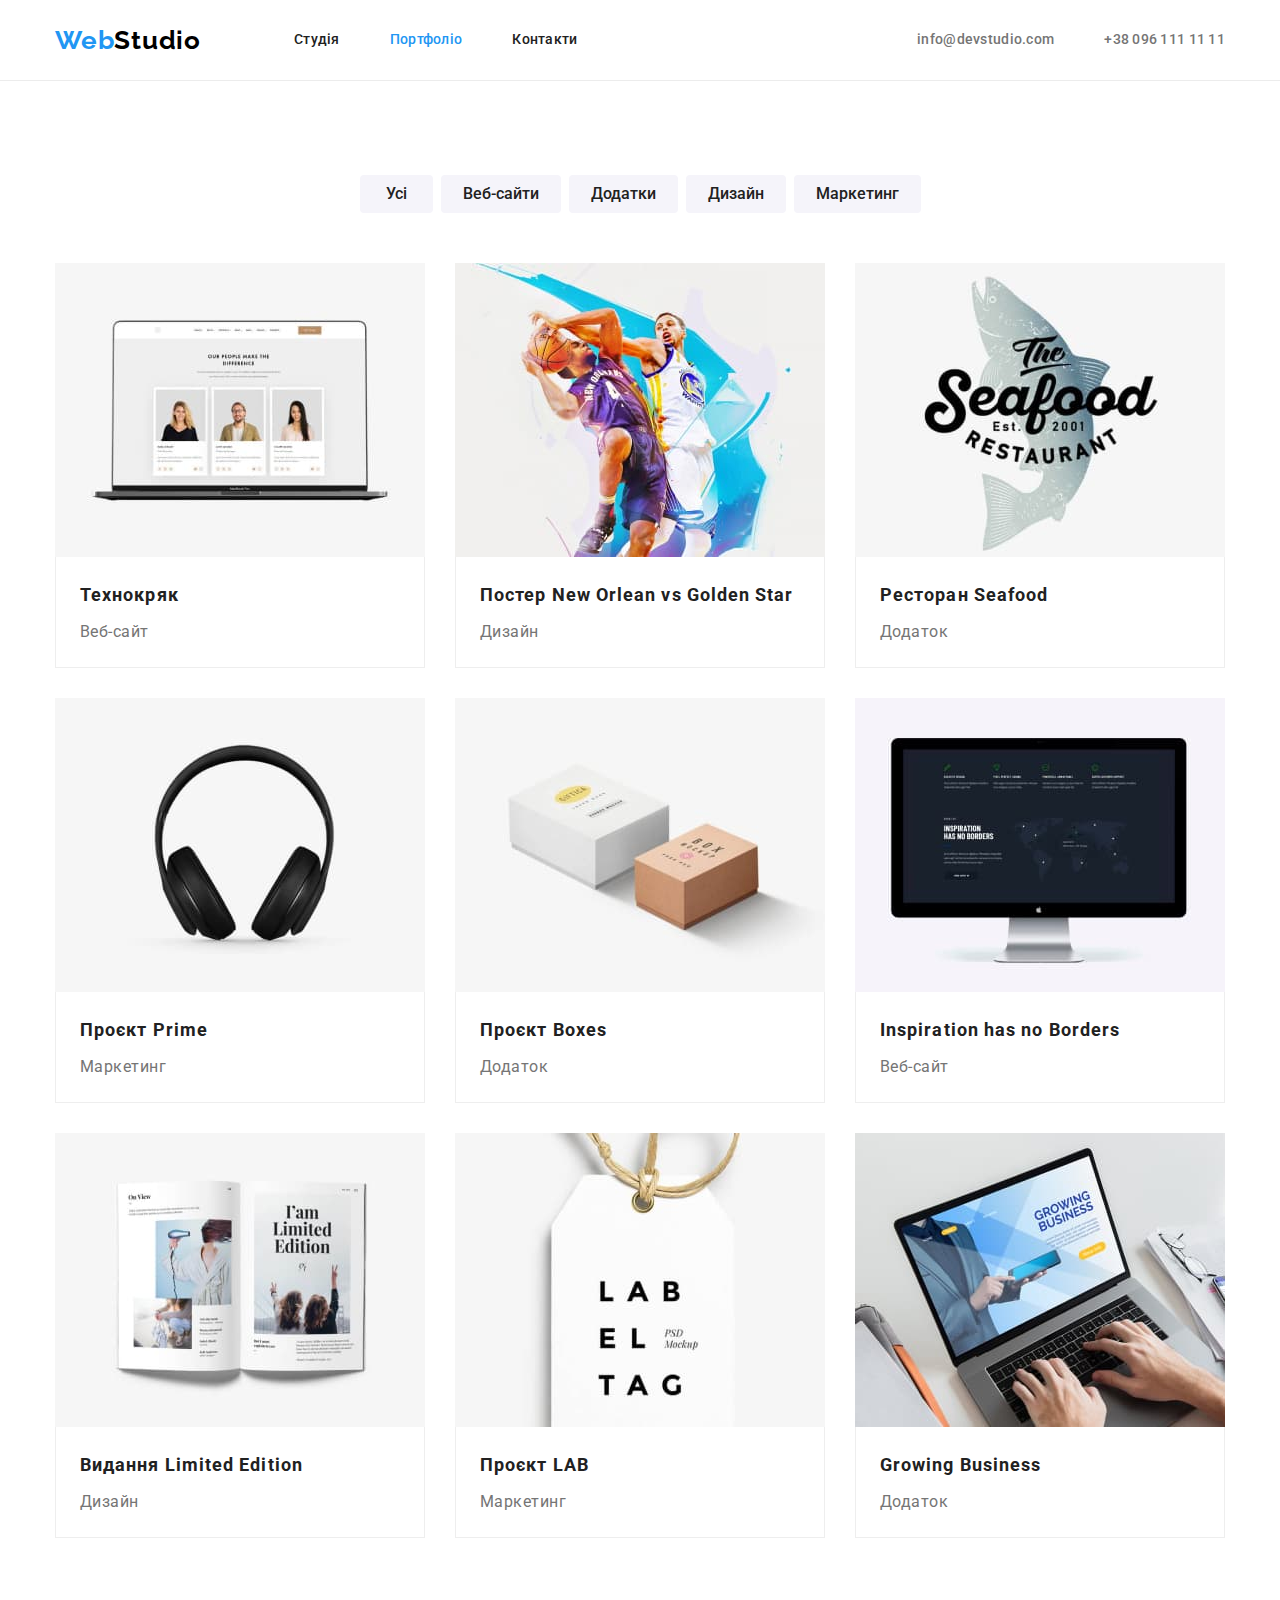
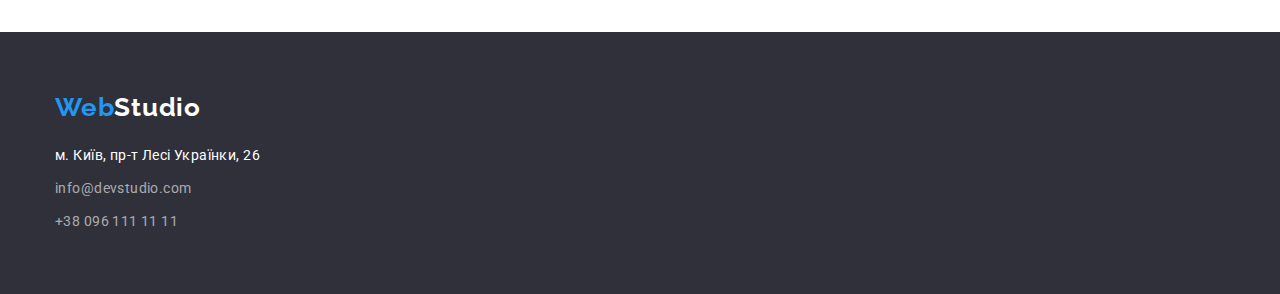
==== portfolio.html @ 5f698982 "adds the necessary materials" ====
<!DOCTYPE html>
<html lang="uk">
  <head>
    <meta charset="UTF-8" />
    <meta http-equiv="X-UA-Compatible" content="IE=edge" />
    <meta name="viewport" content="width=device-width, initial-scale=1.0" />
    <title>Портфоліо</title>
    <link rel="preconnect" href="https://fonts.googleapis.com" />
    <link rel="preconnect" href="https://fonts.gstatic.com" crossorigin />
    <link
      href="https://fonts.googleapis.com/css2?family=Raleway:wght@700&family=Roboto:wght@400;500;700;900&display=swap"
      rel="stylesheet"
    />
    <link rel="stylesheet" href="https://cdnjs.cloudflare.com/ajax/libs/modern-normalize/1.1.0/modern-normalize.min.css">
    <link rel="stylesheet" href="./css/styles.css" />
  </head>
  <body>
    <header class="header">
      <div class="container nav-contact">
      <nav class="nav-contact">
        <a lang="en" href="./index.html" class="logo">Web<span class="second-logo">Studio</span></a>
        <ul class="site-nav list">
          <li class="item"><a href="./index.html" class="link">Студія</a></li>
          <li class="item"><a href="./portfolio.html" class="link current">Портфоліо</a></li>
          <li class="item"><a href="" class="link">Контакти</a></li>
        </ul>
      </nav>
      <ul class="site-contact">
        <li class="item"><a href="mailto:info@devstudio.com" class="link">info@devstudio.com</a></li>
        <li class="item"><a href="tel:+380961111111" class="link">+38 096 111 11 11</a></li>
      </ul>
    </div>
    </header>
    <main>
      <!--Портфоліо-->
      <section class="section">
        <div class="container"> 
        <h1 class="visually-hidden">Портфоліо</h1>
        <ul class="list-filter">
          <li class="item"><button type="button" class="button-filter">Усі</button></li>
          <li class="item"><button type="button" class="button-filter">Веб-сайти</button></li>
          <li class="item"><button type="button" class="button-filter">Додатки</button></li>
          <li class="item"><button type="button" class="button-filter">Дизайн</button></li>
          <li class="item"><button type="button" class="button-filter">Маркетинг</button></li>
        </ul>
        <ul class="list-portfolio">
          <li class="element">
            <a href="" target="_blank" rel="noopener noreferrer" class="list-link"><img class="pic" src="./images/portfolio/img1.jpg" alt="ноутбук з фото команди" width="370" />
              <div class="name">
              <h2 class="portfolio-title">Технокряк</h2>
              <p class="portfolio-text">Веб-сайт</p>
              </div>
            </a>
          </li>
          <li class="element">
            <a href="" target="_blank" rel="noopener noreferrer" class="list-link"><img class="pic" src="./images/portfolio/img2.jpg" alt="постер гра в баскетбол" width="370" />
              <div class="name">
              <h2 class="portfolio-title">Постер New Orlean vs Golden Star</h2>
              <p class="portfolio-text">Дизайн</p>
              </div>
            </a>
          </li>
          <li class="element">
            <a href="" target="_blank" rel="noopener noreferrer" class="list-link"><img class="pic" src="./images/portfolio/img3.jpg" alt="назва ресторану на фоні риби" width="370"/>
              <div class="name">
              <h2 class="portfolio-title">Ресторан Seafood</h2>
              <p class="portfolio-text">Додаток</p>
              </div>
            </a>
          </li>
          <li class="element">
            <a href="" target="_blank" rel="noopener noreferrer" class="list-link"><img class="pic" src="./images/portfolio/img4.jpg" alt="навушники" width="370" />
              <div class="name">
              <h2 class="portfolio-title">Проєкт Prime</h2>
              <p class="portfolio-text">Маркетинг</p>
              </div>
            </a>
          </li>
          <li class="element">
            <a href="" target="_blank" rel="noopener noreferrer" class="list-link"><img class="pic" src="./images/portfolio/img5.jpg" alt="коричневий та білий бокси" width="370" />
              <div class="name">
              <h2 class="portfolio-title">Проєкт Boxes</h2>
              <p class="portfolio-text">Додаток</p>
              </div>
            </a>
          </li>
          <li class="element">
            <a href="" target="_blank" rel="noopener noreferrer" class="list-link"><img class="pic" src="./images/portfolio/img6.jpg" alt="монітор" width="370" />
              <div class="name">
              <h2 class="portfolio-title">Inspiration has no Borders</h2>
              <p class="portfolio-text">Веб-сайт</p>
              </div>
            </a>
          </li>
          <li class="element">
            <a href="" target="_blank" rel="noopener noreferrer" class="list-link"><img class="pic" src="./images/portfolio/img7.jpg" alt="книга" width="370" />
              <div class="name">
              <h2 class="portfolio-title">Видання Limited Edition</h2>
              <p class="portfolio-text">Дизайн</p>
              </div>
            </a>  
          </li>
          <li class="element">
            <a href="" target="_blank" rel="noopener noreferrer" class="list-link"><img class="pic" src="./images/portfolio/img8.jpg" alt="етикетка з лейбом" width="370" />
              <div class="name">
              <h2 class="portfolio-title">Проєкт LAB</h2>
              <p class="portfolio-text">Маркетинг</p>
              </div>
            </a>
          </li>
          <li class="element">
            <a href="" target="_blank" rel="noopener noreferrer" class="list-link"><img class="pic" src="./images/portfolio/img9.jpg" alt="ноутбук" width="370" />
              <div class="name">
              <h2 class="portfolio-title">Growing Business</h2>
              <p class="portfolio-text">Додаток</p>
              </div>
            </a>
          </li>
        </ul>
        </div>
      </section>
    </main>
    <footer class="section footer">
      <div class="container">
      <a lang="en" href="./index.html" class="logo">Web<span class="logo-studio">Studio</span></a>
      <address class="address-box">
        <ul>
          <li class="item">
            <a
              href="https://goo.gl/maps/CPtrU1FHBa2aNyZL9"
              class="link map"
              target="_blank"
              rel="noopener noreferrer nofollow"
              >м. Київ, пр-т Лесі Українки, 26</a
            >
          </li>
          <li class="item"><a href="mailto:info@devstudio.com" class="link">info@devstudio.com</a> <br /></li>
          <li class="item"><a href="tel:+380961111111" class="link">+38 096 111 11 11</a></li>
        </ul>
      </address>
      </div>
    </footer>
  </body>
</html>
---- css/styles.css ----
/* основний колір тексту #212121 */
/* додатковий колір тексту #757575 */
/* акцент #2196F3 */
/* білий #FFFFFF */
/* основний колір фону #FFFFFF */
/* додатковий колір фону герой та футер #2F303A */
/* додатковий колір фону наша команда #F5F4FA  */
/* мейл та моб в футері rgba(255, 255, 255, 0.6) */

html {
  box-sizing: border-box;
}

*,
*::before,
*::after {
  box-sizing: inherit;
}

:root {
  --primary-text-color: #757575;
  --title-text-color: #212121;
  --accent-color: #2196f3;
  --primary-white-color: #ffffff;
  --primary-bg-color: #ffffff;
  --address-text-color: rgba(255, 255, 255, 0.6);
  --secondary-bg-color: #2f303a;
  --team-bg-color: #f5f4fa;
  --button-active-bg-color: #188CE8;
}

body {
  margin: 0;

  color: var(--primary-text-color);
  background-color: var(--primary-bg-color);
  font-family: 'Roboto', sans-serif;
  font-size: 14px;
  line-height: 1.71;
  letter-spacing: 0.03em;
}

h1, h2, h3, h4, h5, h6,
ul,
p {
  padding: 0;
  margin: 0;
}

/* HEADER */

/* logo */

.header {
  border-bottom: 1px solid #ECECEC;;
}

.nav-contact {
  display: flex;
  align-items: center;
}

.logo {
  /* margin-bottom: 20px; */

  color: var(--accent-color);
  font-family: 'Raleway', sans-serif;
  font-weight: 700;
  font-size: 26px;
  line-height: 1.19;
  letter-spacing: 0.03em;
  text-decoration: none;
}

.second-logo {
  color: #000000;
}

ul {
  list-style: none;
}

/* site-nav */

.site-nav {
  display: flex;
  margin-left: 93px;
}

.site-nav .item + .item {
  margin-left: 50px;
}

.site-nav .link {
  display: block;
  padding-top: 32px;
  padding-bottom: 32px;

  color: var(--title-text-color);
  font-weight: 500;
  font-size: 14px;
  line-height: 1.14;
  letter-spacing: 0.02em;
  text-decoration: none;
 
}

.site-nav .link:hover,
.site-nav .link:focus {
  color: var(--accent-color);
}

/* site-contact */

.site-contact {
  display: flex;
  margin-left: auto;
}

.site-contact .item + .item {
  margin-left: 50px;
}

.site-contact .link {
  display: block;
  padding-top: 32px;
  padding-bottom: 32px;

  color: var(--primary-text-color);
  font-weight: 500;
  font-size: 14px;
  line-height: 1.14;
  letter-spacing: 0.02em;
  text-decoration: none;
}

.site-contact .link:hover,
.site-contact .link:focus {
  color: var(--accent-color);
}

.site-nav .link.current {
  color: var(--accent-color);
}

/* Стилі для index.html */
/* MAIN */
/* hero */

.hero {
  padding-top: 200px;
  padding-bottom: 200px;

  background-color: var(--secondary-bg-color);
  text-align: center;
}

.hero-title {
  max-width: 696px;
  margin: 0 auto 30px;

  color: var(--primary-white-color);
  font-weight: 900;
  font-size: 44px;
  line-height: 1.36;
  letter-spacing: 0.06em;
  text-transform: uppercase;
}

.button {
  display: inline-block;
  border-radius: 4px;
  padding: 10px 32px;
  min-width: 216px;
  border: none;

  color: var(--primary-white-color);
  background-color: var(--accent-color);
  font-family: inherit;
  font-weight: 700;
  font-size: 16px;
  line-height: 1.87;
  letter-spacing: 0.06em;
  cursor: pointer;
}

.button:hover,
.button:focus {
  background-color: var(--button-active-bg-color)
}

/* section */

.section {
  padding: 94px 0;

}

.container {
  width: 1200px;
  padding-left: 15px;
  padding-right: 15px;
  margin-left: auto;
  margin-right: auto;
}

.section-title {
  margin-bottom: 50px;
  
  color: var(--title-text-color);
  font-weight: 700;
  font-size: 36px;
  line-height: 1.17;
  text-align: center;
  letter-spacing: 0.03em;
}

/* Особливості */

.visually-hidden {
  position: absolute;
  white-space: nowrap;
  width: 1px;
  height: 1px;
  overflow: hidden;
  border: 0;
  padding: 0;
  clip: rect(0 0 0 0);
  clip-path: inset(50%);
  margin: -1px;
}

.feature-list {
  display: flex;
}

.feature-list .item {
  width: 270px;
}

.feature-list .item + .item {
  margin-left: 30px;
}

.feature-title {
  margin-bottom: 10px;

  color: var(--title-text-color);
  font-weight: 700;
  font-size: 14px;
  line-height: 1.14;
  letter-spacing: 0.03em;
  text-transform: uppercase;
}

/* Чим ми займаємось */

.section.work {
  padding-top: 0;
}

.work-list {
  display: flex;
}

.work-list .pic {
  height: 294px;
}

.work-list .pic + .pic {
  margin-left: 30px;
}

/* Наша команда */

.team {
  background-color: var(--team-bg-color);
}

.team-list {
  display: flex;
}

.team .card {
  background-color: var(--primary-bg-color);
  text-align: center;
}

.team .card + .card {
  margin-left: 30px;
}

.card .name {
  padding: 30px 0;
}

.card .photo {
  display: block;
  max-width: 100%;
}

.team-list .title {
  margin-bottom: 10px;

  color: var(--title-text-color);
  font-weight: 500;
  font-size: 16px;
  line-height: 1.19;
  letter-spacing: 0.03em;
}

.team-list .text {
  color: var(--primary-text-color);
  font-size: 16px;
  line-height: 1.9;
  letter-spacing: 0.03em;
}

/* FOOTER */

.footer {
  padding: 60px 0;

  background-color: var(--secondary-bg-color);
}

.logo-studio {
  color: var(--primary-white-color);
}

.address-box {
  margin-top: 20px;
}

.address-box .item + .item {
  margin-top: 9px;
}

.address-box .link {
  color: var(--address-text-color);
  font-style: normal;
  font-size: 14px;
  line-height: 1.71;
  letter-spacing: 0.03em;
  text-decoration: none;
}

.address-box .link.map {
  color: var(--primary-white-color);
  font-style: normal;
  font-size: 14px;
  line-height: 1.71;
  letter-spacing: 0.03em;
  text-decoration: none;
}

.address-box .link:hover,
.address-box .link:focus {
  color: var(--accent-color);
}

/* Стилі для сторінки Портфоліо */

.list-filter {
  display: flex;
  justify-content: center;
  margin-bottom: 50px;
}

.list-filter .item + .item {
  margin-left: 8px;
}

.button-filter {
  display: inline-block;
  border-radius: 4px;
  padding: 6px 22px;
  min-width: 73px;
  border: transparent;

  color: var(--title-text-color);
  background: var(--team-bg-color);
  font-family: inherit;
  font-weight: 500;
  font-size: 16px;
  line-height: 1.62;
  cursor: pointer;
}

.button-filter:hover,
.button-filter:focus {
  color: var(--primary-white-color);
  background-color: var(--accent-color);
}

.list-portfolio {
  display: flex;
  flex-wrap: wrap;
  gap: 30px;
}

/* Альтернатива */
/* .list-portfolio .element {
  width: calc((100% - 60px) / 3);
  margin-right: 30px;
  margin-bottom: 30px; 
}  */

/* .list-portfolio .element:nth-child(3n) {
  margin-right: 0;
}

.list-portfolio .element:nth-last-child(-n+3) {
  margin-bottom: 0;
} */

.element .name {
  padding: 20px 24px;
  border: 1px solid #EEEEEE;
  border-top: none;
}

.portfolio-title {
  color: var(--title-text-color);
  font-weight: 700;
  font-size: 18px;
  line-height: 2;
  letter-spacing: 0.06em;
}

.portfolio-text {
  margin-top: 4px;

  font-size: 16px;
  line-height: 1.88;
  letter-spacing: 0.03em;
}

.list-link {
  text-decoration: none;
  color: var(--primary-text-color);
}

.list-link .pic {
  display: block;
}
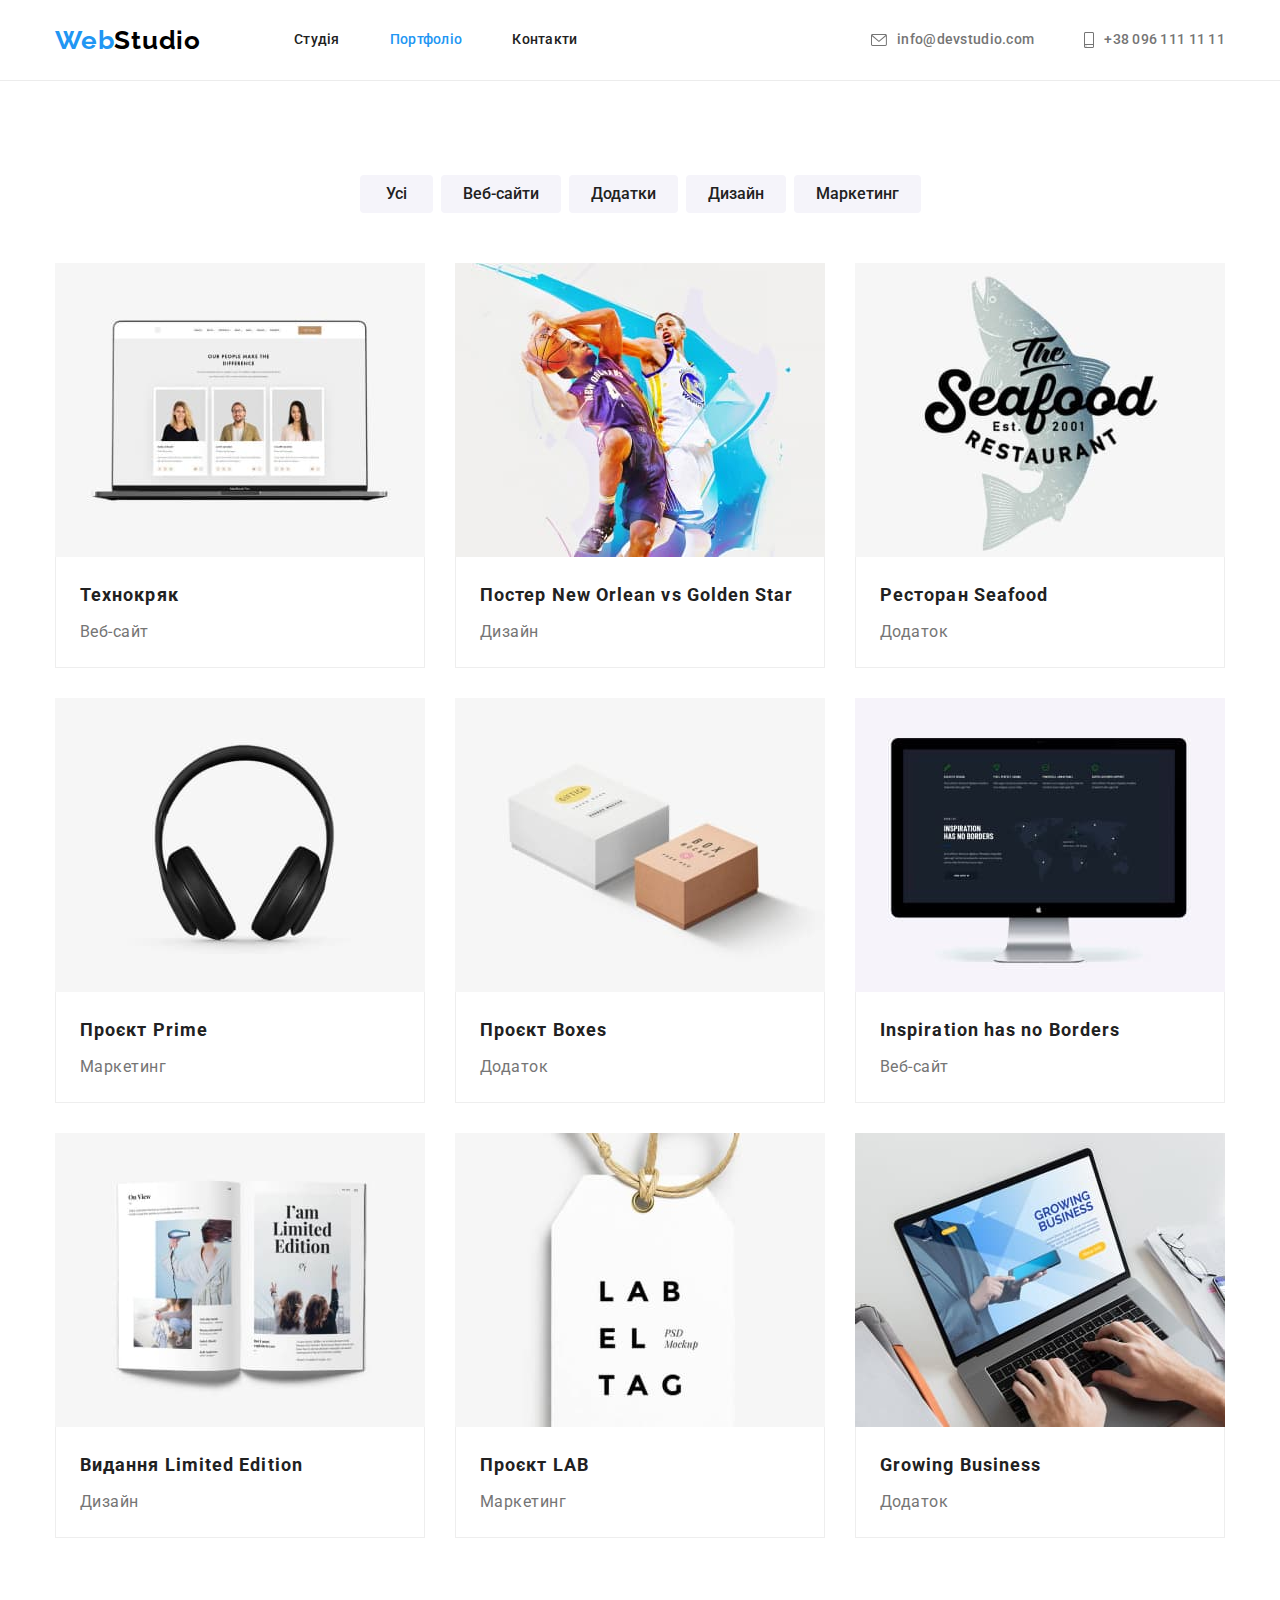
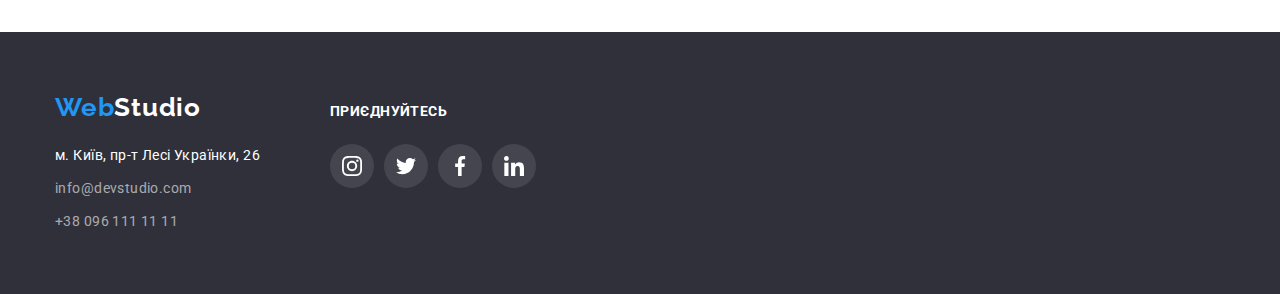
==== commit aebb51c8: "adds a logo and drop shadow" ====
--- a/portfolio.html
+++ b/portfolio.html
@@ -17,19 +17,23 @@
   <body>
     <header class="header">
       <div class="container nav-contact">
-      <nav class="nav-contact">
-        <a lang="en" href="./index.html" class="logo">Web<span class="second-logo">Studio</span></a>
-        <ul class="site-nav list">
-          <li class="item"><a href="./index.html" class="link">Студія</a></li>
-          <li class="item"><a href="./portfolio.html" class="link current">Портфоліо</a></li>
-          <li class="item"><a href="" class="link">Контакти</a></li>
+        <nav class="nav-contact">
+          <a lang="en" href="./index.html" class="logo">Web<span class="second-logo">Studio</span></a>
+          <ul class="site-nav list">
+            <li class="item"><a href="./index.html" class="link">Студія</a></li>
+            <li class="item"><a href="./portfolio.html" class="link current">Портфоліо</a></li>
+            <li class="item"><a href="" class="link">Контакти</a></li>
+          </ul>
+        </nav>
+        <ul class="site-contact">
+          <li class="item"><a href="mailto:info@devstudio.com" class="link"><svg class="mail-logo">
+                <use href="./images/logo.svg#icon-envelope"></use>
+              </svg>info@devstudio.com</a></li>
+          <li class="item"><a href="tel:+380961111111" class="link"><svg class="telephone-logo">
+                <use href="./images/logo.svg#icon-smartphone"></use>
+              </svg>+38 096 111 11 11</a></li>
         </ul>
-      </nav>
-      <ul class="site-contact">
-        <li class="item"><a href="mailto:info@devstudio.com" class="link">info@devstudio.com</a></li>
-        <li class="item"><a href="tel:+380961111111" class="link">+38 096 111 11 11</a></li>
-      </ul>
-    </div>
+      </div>
     </header>
     <main>
       <!--Портфоліо-->
@@ -122,22 +126,48 @@
     </main>
     <footer class="section footer">
       <div class="container">
-      <a lang="en" href="./index.html" class="logo">Web<span class="logo-studio">Studio</span></a>
-      <address class="address-box">
-        <ul>
-          <li class="item">
-            <a
-              href="https://goo.gl/maps/CPtrU1FHBa2aNyZL9"
-              class="link map"
-              target="_blank"
-              rel="noopener noreferrer nofollow"
-              >м. Київ, пр-т Лесі Українки, 26</a
-            >
-          </li>
-          <li class="item"><a href="mailto:info@devstudio.com" class="link">info@devstudio.com</a> <br /></li>
-          <li class="item"><a href="tel:+380961111111" class="link">+38 096 111 11 11</a></li>
-        </ul>
-      </address>
+        <div class="footer-adress">
+          <a lang="en" href="./index.html" class="logo">Web<span class="logo-studio">Studio</span></a>
+          <address class="address-box">
+            <ul>
+              <li class="item">
+                <a href="https://goo.gl/maps/CPtrU1FHBa2aNyZL9" class="link map" target="_blank"
+                  rel="noopener noreferrer nofollow">м. Київ, пр-т Лесі Українки, 26</a>
+              </li>
+              <li class="item"><a href="mailto:info@devstudio.com" class="link">info@devstudio.com</a> <br /></li>
+              <li class="item"><a href="tel:+380961111111" class="link">+38 096 111 11 11</a></li>
+            </ul>
+          </address>
+        </div>
+        <div class="footer-media">
+          <b class="join-in">приєднуйтесь</b>
+          <ul class="footer-social">
+            <li class="item"><a class="link-social" href="./index.html" target="_blank" rel="noopener noreferrer">
+                <svg class="logo-social" width="20" height="20">
+                  <use href="./images/logo.svg#icon-instagram">
+                  </use>
+                </svg>
+              </a></li>
+            <li class="item"><a class="link-social" href="./index.html" target="_blank" rel="noopener noreferrer">
+                <svg class="logo-social" width="20" height="20">
+                  <use href="./images/logo.svg#icon-twitter">
+                  </use>
+                </svg>
+              </a></li>
+            <li class="item"><a class="link-social" href="./index.html" target="_blank" rel="noopener noreferrer">
+                <svg class="logo-social" width="20" height="20">
+                  <use href="./images/logo.svg#icon-facebook">
+                  </use>
+                </svg>
+              </a></li>
+            <li class="item"><a class="link-social" href="./index.html" target="_blank" rel="noopener noreferrer">
+                <svg class="logo-social" width="20" height="20">
+                  <use href="./images/logo.svg#icon-linkedin">
+                  </use>
+                </svg>
+              </a></li>
+          </ul>
+        </div>
       </div>
     </footer>
   </body>
--- a/css/styles.css
+++ b/css/styles.css
@@ -6,6 +6,7 @@
 /* додатковий колір фону герой та футер #2F303A */
 /* додатковий колір фону наша команда #F5F4FA  */
 /* мейл та моб в футері rgba(255, 255, 255, 0.6) */
+
 
 html {
   box-sizing: border-box;
@@ -27,6 +28,7 @@
   --secondary-bg-color: #2f303a;
   --team-bg-color: #f5f4fa;
   --button-active-bg-color: #188CE8;
+  --third-bg-color: #AFB1B8;
 }
 
 body {
@@ -122,9 +124,10 @@
 }
 
 .site-contact .link {
-  display: block;
+  display: flex;
   padding-top: 32px;
   padding-bottom: 32px;
+  align-items: center;
 
   color: var(--primary-text-color);
   font-weight: 500;
@@ -143,6 +146,20 @@
   color: var(--accent-color);
 }
 
+.mail-logo {
+  width: 16px;
+  height: 12px;
+  margin-right: 10px;
+  fill: currentColor;
+}
+
+.telephone-logo {
+  width: 10px;
+  height: 16px;
+  margin-right: 10px;
+  fill: currentColor;
+}
+
 /* Стилі для index.html */
 /* MAIN */
 /* hero */
@@ -150,8 +167,13 @@
 .hero {
   padding-top: 200px;
   padding-bottom: 200px;
-
-  background-color: var(--secondary-bg-color);
+  max-width: 1600px;
+  padding-left: 15px;
+  padding-right: 15px;
+  background: linear-gradient(rgba(47, 48, 58, 0.4), rgba(47, 48, 58, 0.4)), url(../images/bghero.jpg);
+  background-size: cover;
+  background-position: center;
+  background-repeat: no-repeat;
   text-align: center;
 }
 
@@ -242,6 +264,18 @@
   margin-left: 30px;
 }
 
+.feature-list .thumb {
+  display: flex;
+  width: 270px;
+  height: 120px;
+  margin-bottom: 30px;
+  align-items: center;
+  justify-content: center;
+
+  background-color: var(--team-bg-color);
+  border-radius: 4px;
+}
+
 .feature-title {
   margin-bottom: 10px;
 
@@ -284,6 +318,9 @@
 .team .card {
   background-color: var(--primary-bg-color);
   text-align: center;
+  
+  box-shadow: 0px 1px 3px rgba(0, 0, 0, 0.12), 0px 1px 1px rgba(0, 0, 0, 0.14), 0px 2px 1px rgba(0, 0, 0, 0.2);
+  border-radius: 0px 0px 4px 4px;
 }
 
 .team .card + .card {
@@ -291,7 +328,7 @@
 }
 
 .card .name {
-  padding: 30px 0;
+  padding: 30px 32px;
 }
 
 .card .photo {
@@ -312,8 +349,56 @@
 .team-list .text {
   color: var(--primary-text-color);
   font-size: 16px;
-  line-height: 1.9;
-  letter-spacing: 0.03em;
+  line-height: 1.19;
+  letter-spacing: 0.03em;
+}
+
+.team-social {
+  display: flex;
+  margin-top: 16px;
+  align-items: center;
+  justify-content: center;
+  gap: 10px;
+  color: var(--third-bg-color);
+}
+
+.team-social .link-social {
+  display: block;
+  padding: 12px;
+  height: 44px;
+  color: inherit;
+  fill: currentColor;
+  border-radius: 50%;
+}
+
+.team-social .link-social:hover,
+.team-social .link-social:focus {
+  background-color: var(--accent-color);
+  color: var(--primary-white-color);
+}
+
+/* client-list */
+
+.client-list {
+  display: flex;
+  gap: 30px;
+}
+
+.client-list .link {
+  display: flex;
+  align-items: center;
+  justify-content: center;
+  width: 170px; 
+  height: 92px;
+  border: 1px solid var(--third-bg-color);
+  border-radius: 4px;
+  fill: var(--third-bg-color);
+}
+
+.client-list .link:hover,
+.client-list .link:focus {
+  fill: var(--accent-color);
+  border: solid var(--accent-color);
 }
 
 /* FOOTER */
@@ -322,6 +407,11 @@
   padding: 60px 0;
 
   background-color: var(--secondary-bg-color);
+}
+
+.footer>.container {
+  display: flex;
+  align-items: baseline;
 }
 
 .logo-studio {
@@ -359,6 +449,42 @@
   color: var(--accent-color);
 }
 
+.footer-media {
+  margin-left: 70px;
+}
+
+.join-in {
+    font-weight: 700;
+    line-height: 1.14;
+    letter-spacing: 0.03em;
+    text-transform: uppercase;
+  
+    color: var(--primary-bg-color);
+}
+
+.footer-social {
+    display: flex;
+    margin-top: 20px;
+    align-items: center;
+    justify-content: center;
+    gap: 10px;
+    color: var(--primary-white-color);
+}
+
+.footer-social .link-social {
+  display: block;
+  padding: 12px;
+  height: 44px;
+  color: inherit;
+  fill: currentColor;
+  border-radius: 50%;
+  background-color:rgba(255, 255, 255, 0.1);
+}
+
+.footer-social .link-social:hover,
+.footer-social .link-social:focus {
+  background-color: var(--accent-color);
+}
 /* Стилі для сторінки Портфоліо */
 
 .list-filter {
@@ -391,6 +517,7 @@
 .button-filter:focus {
   color: var(--primary-white-color);
   background-color: var(--accent-color);
+  box-shadow: 0px 3px 1px rgba(0, 0, 0, 0.1), 0px 1px 2px rgba(0, 0, 0, 0.08), 0px 2px 2px rgba(0, 0, 0, 0.12);
 }
 
 .list-portfolio {
@@ -398,21 +525,6 @@
   flex-wrap: wrap;
   gap: 30px;
 }
-
-/* Альтернатива */
-/* .list-portfolio .element {
-  width: calc((100% - 60px) / 3);
-  margin-right: 30px;
-  margin-bottom: 30px; 
-}  */
-
-/* .list-portfolio .element:nth-child(3n) {
-  margin-right: 0;
-}
-
-.list-portfolio .element:nth-last-child(-n+3) {
-  margin-bottom: 0;
-} */
 
 .element .name {
   padding: 20px 24px;
@@ -436,11 +548,17 @@
   letter-spacing: 0.03em;
 }
 
-.list-link {
+.list-portfolio .list-link {
+  display: block;
   text-decoration: none;
   color: var(--primary-text-color);
 }
 
+.list-portfolio .list-link:hover,
+.list-portfolio .list-link:focus {
+  box-shadow: 0px 1px 1px rgba(0, 0, 0, 0.12), 0px 4px 4px rgba(0, 0, 0, 0.06), 1px 4px 6px rgba(0, 0, 0, 0.16);
+}
+
 .list-link .pic {
   display: block;
 }
